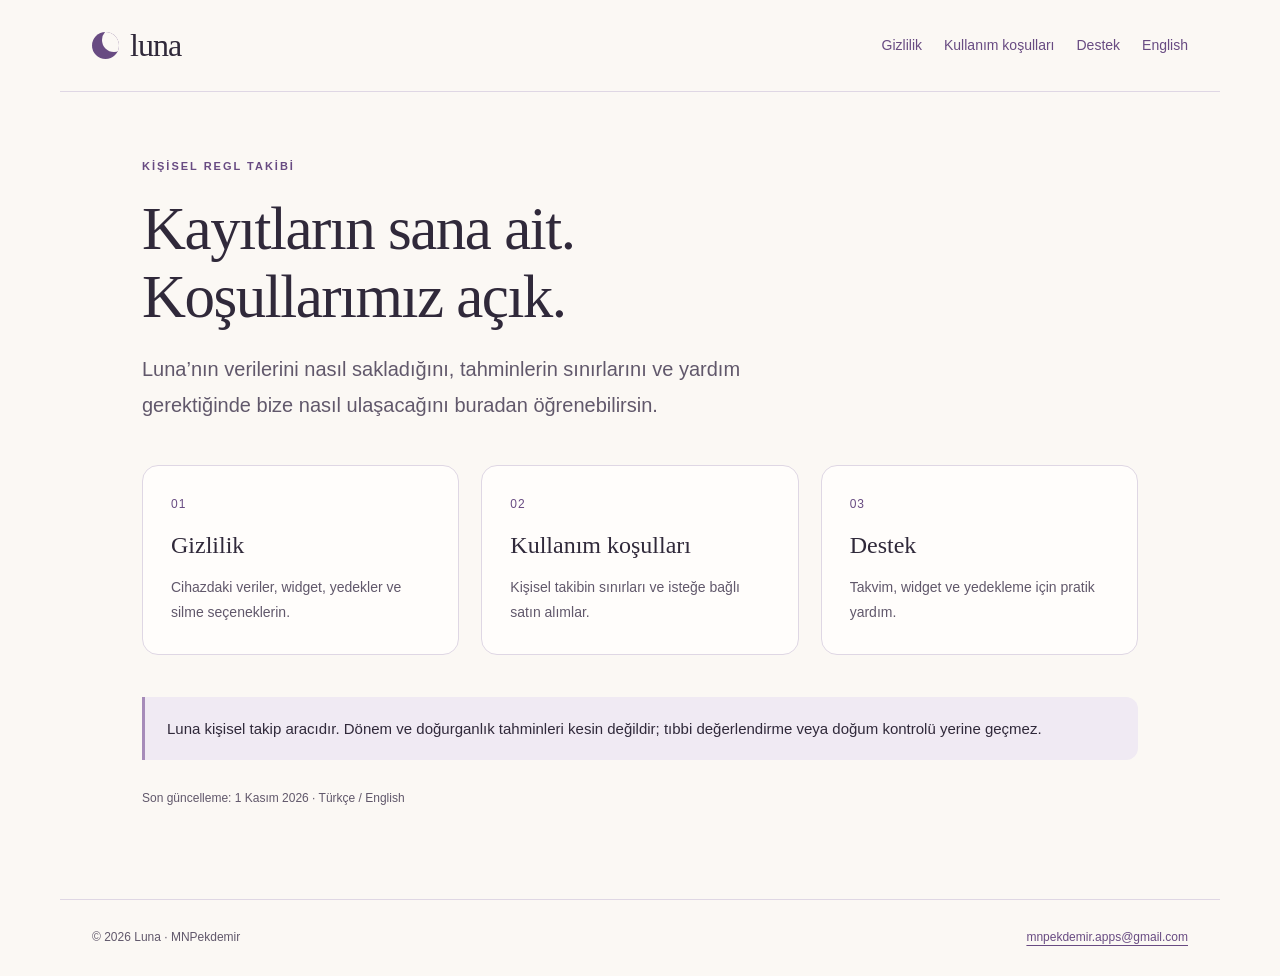
==== index.html @ 56b8587c "Publish Luna privacy, terms and support in Turkish and English" ====
<!doctype html><html lang="tr"><head><meta charset="utf-8"><meta name="viewport" content="width=device-width, initial-scale=1"><title>Luna · Gizlilik, koşullar ve destek</title><meta name="description" content="Luna kişisel regl takibi için gizlilik, kullanım koşulları ve destek."><link rel="canonical" href="https://mnpekdemir.github.io/luna-legal/"><link rel="stylesheet" href="styles.css"></head><body><a class="skip" href="#main">İçeriğe geç</a><header><a class="brand" href="./"><span class="moon" aria-hidden="true"></span>luna</a><nav aria-label="Ana menü"><a href="privacy/">Gizlilik</a><a href="terms/">Kullanım koşulları</a><a href="support/">Destek</a><a href="en/privacy/" lang="en">English</a></nav></header><main class="shell home" id="main"><div class="eyebrow">Kişisel regl takibi</div><h1>Kayıtların sana ait.<br>Koşullarımız açık.</h1><p class="intro">Luna’nın verilerini nasıl sakladığını, tahminlerin sınırlarını ve yardım gerektiğinde bize nasıl ulaşacağını buradan öğrenebilirsin.</p><div class="cards"><a class="tile" href="privacy/"><div class="number">01</div><span>Gizlilik</span><p>Cihazdaki veriler, widget, yedekler ve silme seçeneklerin.</p></a><a class="tile" href="terms/"><div class="number">02</div><span>Kullanım koşulları</span><p>Kişisel takibin sınırları ve isteğe bağlı satın alımlar.</p></a><a class="tile" href="support/"><div class="number">03</div><span>Destek</span><p>Takvim, widget ve yedekleme için pratik yardım.</p></a></div><div class="notice">Luna kişisel takip aracıdır. Dönem ve doğurganlık tahminleri kesin değildir; tıbbi değerlendirme veya doğum kontrolü yerine geçmez.</div><p class="meta">Son güncelleme: 1 Kasım 2026 · Türkçe / English</p></main><footer><p>© 2026 Luna · MNPekdemir</p><a href="mailto:mnpekdemir.apps@gmail.com">mnpekdemir.apps@gmail.com</a></footer></body></html>
---- styles.css ----
:root{color-scheme:light;--paper:#fbf8f4;--ink:#30293a;--muted:#61586b;--purple:#684b82;--line:#dfd7e4;--card:#fffdfb}*{box-sizing:border-box}html{scroll-behavior:smooth;scroll-padding-top:24px}body{margin:0;background:var(--paper);color:var(--ink);font:17px/1.8 -apple-system,BlinkMacSystemFont,"Segoe UI",sans-serif}a{color:var(--purple);text-underline-offset:4px}a:hover{color:#422858}a:focus-visible{outline:3px solid #8863a8;outline-offset:5px;border-radius:3px}.skip{position:absolute;left:20px;top:-100px;background:white;padding:10px}.skip:focus{top:10px}header,footer{max-width:1160px;margin:auto;padding:27px 32px}header{display:flex;align-items:center;justify-content:space-between;gap:24px;border-bottom:1px solid var(--line)}.brand{display:flex;gap:11px;align-items:center;text-decoration:none;color:var(--ink);font:32px Georgia,serif;letter-spacing:-1px}.moon{display:inline-block;width:27px;height:27px;border-radius:50%;background:var(--purple);position:relative;overflow:hidden}.moon:after{content:"";position:absolute;width:24px;height:24px;border-radius:50%;background:var(--paper);left:10px;top:-4px}nav{display:flex;gap:22px;flex-wrap:wrap;font-size:14px}nav a{text-decoration:none}nav a[aria-current=page]{text-decoration:underline;font-weight:650}.shell{max-width:1060px;margin:65px auto 90px;padding:0 32px}.eyebrow{font-size:11px;letter-spacing:2px;text-transform:uppercase;color:var(--purple);font-weight:700}h1{font:clamp(36px,5vw,61px)/1.12 Georgia,serif;letter-spacing:-1.5px;margin:18px 0 20px;overflow-wrap:anywhere}.intro{font-size:20px;color:var(--muted);margin:0 0 20px;max-width:660px}.meta{font-size:12px;color:var(--muted)}.layout{display:grid;grid-template-columns:215px minmax(0,1fr);gap:60px;margin-top:48px}aside{font-size:13px}aside p{font-weight:650;margin-top:0}aside ol{list-style:none;padding:0;margin:0}aside li{margin:0 0 13px}aside a{color:var(--muted);text-decoration:none}article{max-width:700px}article section{margin:0 0 36px}h2{font:25px/1.35 Georgia,serif;margin:0 0 13px}p{margin:0 0 16px}article a,.contact{overflow-wrap:anywhere}.notice{border-left:3px solid #a68bb9;background:#f0eaf3;padding:18px 22px;border-radius:0 12px 12px 0;margin:28px 0;font-size:15px}.cards{display:grid;grid-template-columns:repeat(3,1fr);gap:22px;margin:42px 0}.tile{display:block;border:1px solid var(--line);border-radius:16px;background:var(--card);padding:28px;text-decoration:none;color:var(--ink)}.tile span{display:block;font-size:24px;font-family:Georgia,serif;margin:8px 0}.tile p{font-size:14px;color:var(--muted);margin:0}.tile:hover{border-color:var(--purple)}footer{border-top:1px solid var(--line);color:var(--muted);font-size:12px;display:flex;gap:24px;flex-wrap:wrap;justify-content:space-between}footer p{margin:0}.home{max-width:1060px}.home h1{max-width:700px}.home .intro{max-width:640px}.number{font-size:12px;color:var(--purple);letter-spacing:1px}@media(max-width:760px){header{padding:20px;align-items:flex-start;gap:20px}nav{gap:10px 15px;font-size:12px;justify-content:flex-end;max-width:225px}.brand{font-size:28px}.shell{padding:0 22px;margin:42px auto 55px}.layout{grid-template-columns:1fr;gap:32px;margin-top:30px}aside{border-bottom:1px solid var(--line);padding-bottom:16px}aside ol{display:flex;flex-wrap:wrap;gap:6px 18px}aside li{margin:0}body{font-size:16px;line-height:1.8}.cards{grid-template-columns:1fr;gap:14px}.tile{padding:22px}.intro{font-size:18px}h2{font-size:24px}footer{padding:22px}.meta{max-width:340px}}@media(prefers-reduced-motion:reduce){html{scroll-behavior:auto}}@media print{header nav,aside,.skip{display:none}.shell{margin:20px;padding:0}.layout{display:block}body{background:white;font-size:11pt}h1{font-size:30pt}article{max-width:none}a{color:inherit}section{break-inside:avoid}}
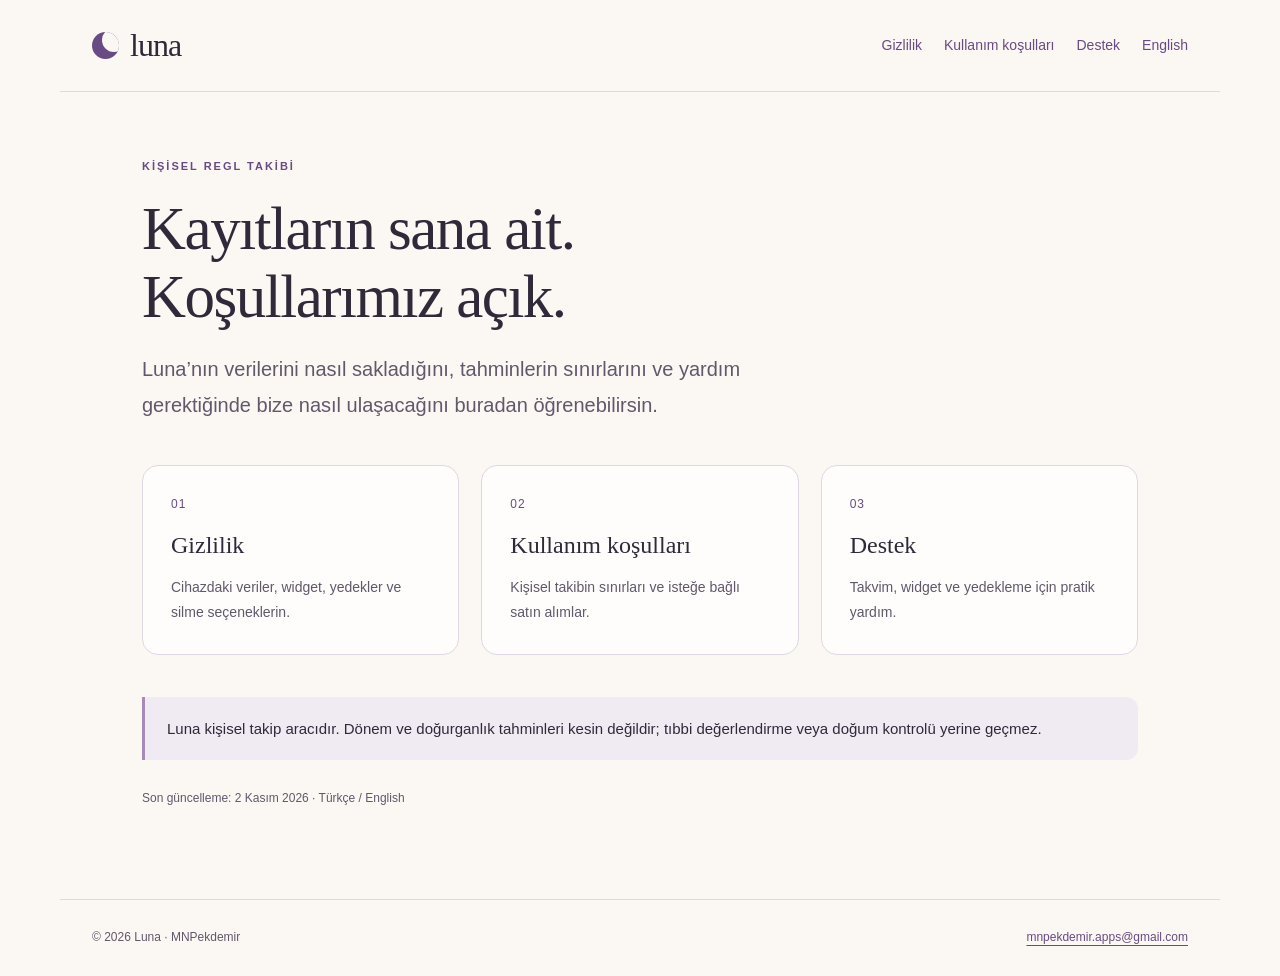
==== commit dea857b6: "Identify Luna developer in published privacy and terms pages" ====
--- a/index.html
+++ b/index.html
@@ -1 +1 @@
-<!doctype html><html lang="tr"><head><meta charset="utf-8"><meta name="viewport" content="width=device-width, initial-scale=1"><title>Luna · Gizlilik, koşullar ve destek</title><meta name="description" content="Luna kişisel regl takibi için gizlilik, kullanım koşulları ve destek."><link rel="canonical" href="https://mnpekdemir.github.io/luna-legal/"><link rel="stylesheet" href="styles.css"></head><body><a class="skip" href="#main">İçeriğe geç</a><header><a class="brand" href="./"><span class="moon" aria-hidden="true"></span>luna</a><nav aria-label="Ana menü"><a href="privacy/">Gizlilik</a><a href="terms/">Kullanım koşulları</a><a href="support/">Destek</a><a href="en/privacy/" lang="en">English</a></nav></header><main class="shell home" id="main"><div class="eyebrow">Kişisel regl takibi</div><h1>Kayıtların sana ait.<br>Koşullarımız açık.</h1><p class="intro">Luna’nın verilerini nasıl sakladığını, tahminlerin sınırlarını ve yardım gerektiğinde bize nasıl ulaşacağını buradan öğrenebilirsin.</p><div class="cards"><a class="tile" href="privacy/"><div class="number">01</div><span>Gizlilik</span><p>Cihazdaki veriler, widget, yedekler ve silme seçeneklerin.</p></a><a class="tile" href="terms/"><div class="number">02</div><span>Kullanım koşulları</span><p>Kişisel takibin sınırları ve isteğe bağlı satın alımlar.</p></a><a class="tile" href="support/"><div class="number">03</div><span>Destek</span><p>Takvim, widget ve yedekleme için pratik yardım.</p></a></div><div class="notice">Luna kişisel takip aracıdır. Dönem ve doğurganlık tahminleri kesin değildir; tıbbi değerlendirme veya doğum kontrolü yerine geçmez.</div><p class="meta">Son güncelleme: 1 Kasım 2026 · Türkçe / English</p></main><footer><p>© 2026 Luna · MNPekdemir</p><a href="mailto:mnpekdemir.apps@gmail.com">mnpekdemir.apps@gmail.com</a></footer></body></html>+<!doctype html><html lang="tr"><head><meta charset="utf-8"><meta name="viewport" content="width=device-width, initial-scale=1"><title>Luna · Gizlilik, koşullar ve destek</title><meta name="description" content="Luna kişisel regl takibi için gizlilik, kullanım koşulları ve destek."><link rel="canonical" href="https://mnpekdemir.github.io/luna-legal/"><link rel="stylesheet" href="styles.css"></head><body><a class="skip" href="#main">İçeriğe geç</a><header><a class="brand" href="./"><span class="moon" aria-hidden="true"></span>luna</a><nav aria-label="Ana menü"><a href="privacy/">Gizlilik</a><a href="terms/">Kullanım koşulları</a><a href="support/">Destek</a><a href="en/privacy/" lang="en">English</a></nav></header><main class="shell home" id="main"><div class="eyebrow">Kişisel regl takibi</div><h1>Kayıtların sana ait.<br>Koşullarımız açık.</h1><p class="intro">Luna’nın verilerini nasıl sakladığını, tahminlerin sınırlarını ve yardım gerektiğinde bize nasıl ulaşacağını buradan öğrenebilirsin.</p><div class="cards"><a class="tile" href="privacy/"><div class="number">01</div><span>Gizlilik</span><p>Cihazdaki veriler, widget, yedekler ve silme seçeneklerin.</p></a><a class="tile" href="terms/"><div class="number">02</div><span>Kullanım koşulları</span><p>Kişisel takibin sınırları ve isteğe bağlı satın alımlar.</p></a><a class="tile" href="support/"><div class="number">03</div><span>Destek</span><p>Takvim, widget ve yedekleme için pratik yardım.</p></a></div><div class="notice">Luna kişisel takip aracıdır. Dönem ve doğurganlık tahminleri kesin değildir; tıbbi değerlendirme veya doğum kontrolü yerine geçmez.</div><p class="meta">Son güncelleme: 2 Kasım 2026 · Türkçe / English</p></main><footer><p>© 2026 Luna · MNPekdemir</p><a href="mailto:mnpekdemir.apps@gmail.com">mnpekdemir.apps@gmail.com</a></footer></body></html>
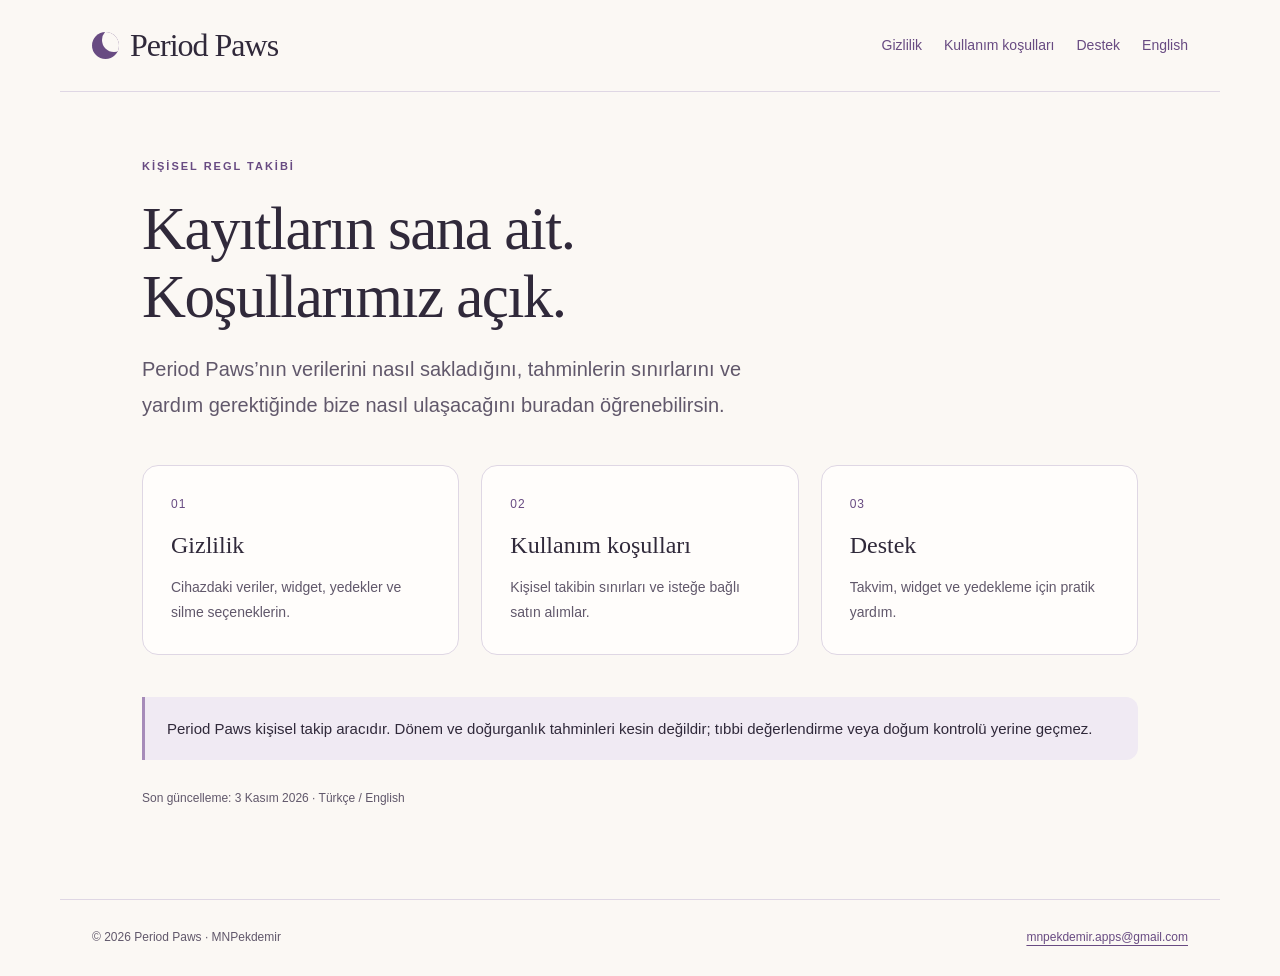
==== commit a3067d68: "Rename to Period Paws and explain separate animal widgets" ====
--- a/index.html
+++ b/index.html
@@ -1 +1 @@
-<!doctype html><html lang="tr"><head><meta charset="utf-8"><meta name="viewport" content="width=device-width, initial-scale=1"><title>Luna · Gizlilik, koşullar ve destek</title><meta name="description" content="Luna kişisel regl takibi için gizlilik, kullanım koşulları ve destek."><link rel="canonical" href="https://mnpekdemir.github.io/luna-legal/"><link rel="stylesheet" href="styles.css"></head><body><a class="skip" href="#main">İçeriğe geç</a><header><a class="brand" href="./"><span class="moon" aria-hidden="true"></span>luna</a><nav aria-label="Ana menü"><a href="privacy/">Gizlilik</a><a href="terms/">Kullanım koşulları</a><a href="support/">Destek</a><a href="en/privacy/" lang="en">English</a></nav></header><main class="shell home" id="main"><div class="eyebrow">Kişisel regl takibi</div><h1>Kayıtların sana ait.<br>Koşullarımız açık.</h1><p class="intro">Luna’nın verilerini nasıl sakladığını, tahminlerin sınırlarını ve yardım gerektiğinde bize nasıl ulaşacağını buradan öğrenebilirsin.</p><div class="cards"><a class="tile" href="privacy/"><div class="number">01</div><span>Gizlilik</span><p>Cihazdaki veriler, widget, yedekler ve silme seçeneklerin.</p></a><a class="tile" href="terms/"><div class="number">02</div><span>Kullanım koşulları</span><p>Kişisel takibin sınırları ve isteğe bağlı satın alımlar.</p></a><a class="tile" href="support/"><div class="number">03</div><span>Destek</span><p>Takvim, widget ve yedekleme için pratik yardım.</p></a></div><div class="notice">Luna kişisel takip aracıdır. Dönem ve doğurganlık tahminleri kesin değildir; tıbbi değerlendirme veya doğum kontrolü yerine geçmez.</div><p class="meta">Son güncelleme: 2 Kasım 2026 · Türkçe / English</p></main><footer><p>© 2026 Luna · MNPekdemir</p><a href="mailto:mnpekdemir.apps@gmail.com">mnpekdemir.apps@gmail.com</a></footer></body></html>+<!doctype html><html lang="tr"><head><meta charset="utf-8"><meta name="viewport" content="width=device-width, initial-scale=1"><title>Period Paws · Gizlilik, koşullar ve destek</title><meta name="description" content="Period Paws kişisel regl takibi için gizlilik, kullanım koşulları ve destek."><link rel="canonical" href="https://mnpekdemir.github.io/luna-legal/"><link rel="stylesheet" href="styles.css"></head><body><a class="skip" href="#main">İçeriğe geç</a><header><a class="brand" href="./"><span class="moon" aria-hidden="true"></span>Period Paws</a><nav aria-label="Ana menü"><a href="privacy/">Gizlilik</a><a href="terms/">Kullanım koşulları</a><a href="support/">Destek</a><a href="en/privacy/" lang="en">English</a></nav></header><main class="shell home" id="main"><div class="eyebrow">Kişisel regl takibi</div><h1>Kayıtların sana ait.<br>Koşullarımız açık.</h1><p class="intro">Period Paws’nın verilerini nasıl sakladığını, tahminlerin sınırlarını ve yardım gerektiğinde bize nasıl ulaşacağını buradan öğrenebilirsin.</p><div class="cards"><a class="tile" href="privacy/"><div class="number">01</div><span>Gizlilik</span><p>Cihazdaki veriler, widget, yedekler ve silme seçeneklerin.</p></a><a class="tile" href="terms/"><div class="number">02</div><span>Kullanım koşulları</span><p>Kişisel takibin sınırları ve isteğe bağlı satın alımlar.</p></a><a class="tile" href="support/"><div class="number">03</div><span>Destek</span><p>Takvim, widget ve yedekleme için pratik yardım.</p></a></div><div class="notice">Period Paws kişisel takip aracıdır. Dönem ve doğurganlık tahminleri kesin değildir; tıbbi değerlendirme veya doğum kontrolü yerine geçmez.</div><p class="meta">Son güncelleme: 3 Kasım 2026 · Türkçe / English</p></main><footer><p>© 2026 Period Paws · MNPekdemir</p><a href="mailto:mnpekdemir.apps@gmail.com">mnpekdemir.apps@gmail.com</a></footer></body></html>
--- a/styles.css
+++ b/styles.css
@@ -1 +1,2 @@
 :root{color-scheme:light;--paper:#fbf8f4;--ink:#30293a;--muted:#61586b;--purple:#684b82;--line:#dfd7e4;--card:#fffdfb}*{box-sizing:border-box}html{scroll-behavior:smooth;scroll-padding-top:24px}body{margin:0;background:var(--paper);color:var(--ink);font:17px/1.8 -apple-system,BlinkMacSystemFont,"Segoe UI",sans-serif}a{color:var(--purple);text-underline-offset:4px}a:hover{color:#422858}a:focus-visible{outline:3px solid #8863a8;outline-offset:5px;border-radius:3px}.skip{position:absolute;left:20px;top:-100px;background:white;padding:10px}.skip:focus{top:10px}header,footer{max-width:1160px;margin:auto;padding:27px 32px}header{display:flex;align-items:center;justify-content:space-between;gap:24px;border-bottom:1px solid var(--line)}.brand{display:flex;gap:11px;align-items:center;text-decoration:none;color:var(--ink);font:32px Georgia,serif;letter-spacing:-1px}.moon{display:inline-block;width:27px;height:27px;border-radius:50%;background:var(--purple);position:relative;overflow:hidden}.moon:after{content:"";position:absolute;width:24px;height:24px;border-radius:50%;background:var(--paper);left:10px;top:-4px}nav{display:flex;gap:22px;flex-wrap:wrap;font-size:14px}nav a{text-decoration:none}nav a[aria-current=page]{text-decoration:underline;font-weight:650}.shell{max-width:1060px;margin:65px auto 90px;padding:0 32px}.eyebrow{font-size:11px;letter-spacing:2px;text-transform:uppercase;color:var(--purple);font-weight:700}h1{font:clamp(36px,5vw,61px)/1.12 Georgia,serif;letter-spacing:-1.5px;margin:18px 0 20px;overflow-wrap:anywhere}.intro{font-size:20px;color:var(--muted);margin:0 0 20px;max-width:660px}.meta{font-size:12px;color:var(--muted)}.layout{display:grid;grid-template-columns:215px minmax(0,1fr);gap:60px;margin-top:48px}aside{font-size:13px}aside p{font-weight:650;margin-top:0}aside ol{list-style:none;padding:0;margin:0}aside li{margin:0 0 13px}aside a{color:var(--muted);text-decoration:none}article{max-width:700px}article section{margin:0 0 36px}h2{font:25px/1.35 Georgia,serif;margin:0 0 13px}p{margin:0 0 16px}article a,.contact{overflow-wrap:anywhere}.notice{border-left:3px solid #a68bb9;background:#f0eaf3;padding:18px 22px;border-radius:0 12px 12px 0;margin:28px 0;font-size:15px}.cards{display:grid;grid-template-columns:repeat(3,1fr);gap:22px;margin:42px 0}.tile{display:block;border:1px solid var(--line);border-radius:16px;background:var(--card);padding:28px;text-decoration:none;color:var(--ink)}.tile span{display:block;font-size:24px;font-family:Georgia,serif;margin:8px 0}.tile p{font-size:14px;color:var(--muted);margin:0}.tile:hover{border-color:var(--purple)}footer{border-top:1px solid var(--line);color:var(--muted);font-size:12px;display:flex;gap:24px;flex-wrap:wrap;justify-content:space-between}footer p{margin:0}.home{max-width:1060px}.home h1{max-width:700px}.home .intro{max-width:640px}.number{font-size:12px;color:var(--purple);letter-spacing:1px}@media(max-width:760px){header{padding:20px;align-items:flex-start;gap:20px}nav{gap:10px 15px;font-size:12px;justify-content:flex-end;max-width:225px}.brand{font-size:28px}.shell{padding:0 22px;margin:42px auto 55px}.layout{grid-template-columns:1fr;gap:32px;margin-top:30px}aside{border-bottom:1px solid var(--line);padding-bottom:16px}aside ol{display:flex;flex-wrap:wrap;gap:6px 18px}aside li{margin:0}body{font-size:16px;line-height:1.8}.cards{grid-template-columns:1fr;gap:14px}.tile{padding:22px}.intro{font-size:18px}h2{font-size:24px}footer{padding:22px}.meta{max-width:340px}}@media(prefers-reduced-motion:reduce){html{scroll-behavior:auto}}@media print{header nav,aside,.skip{display:none}.shell{margin:20px;padding:0}.layout{display:block}body{background:white;font-size:11pt}h1{font-size:30pt}article{max-width:none}a{color:inherit}section{break-inside:avoid}}
+@media(max-width:760px){header{flex-wrap:wrap}header nav{width:100%;max-width:none;justify-content:flex-start}.brand{white-space:nowrap}}
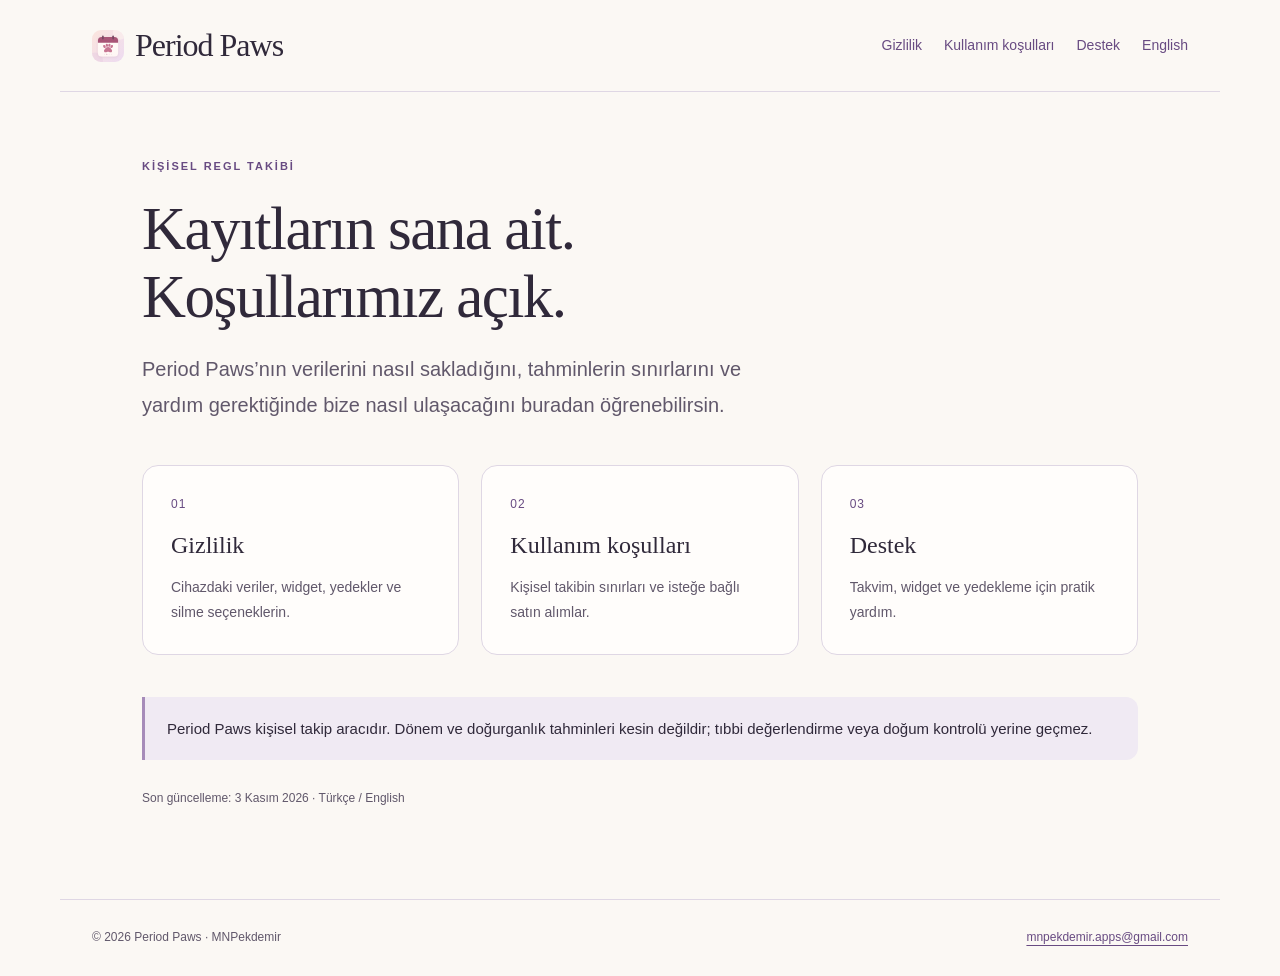
==== commit 77537cf1: "Document multilingual app preferences and refresh Period Paws branding" ====
--- a/index.html
+++ b/index.html
@@ -1 +1 @@
-<!doctype html><html lang="tr"><head><meta charset="utf-8"><meta name="viewport" content="width=device-width, initial-scale=1"><title>Period Paws · Gizlilik, koşullar ve destek</title><meta name="description" content="Period Paws kişisel regl takibi için gizlilik, kullanım koşulları ve destek."><link rel="canonical" href="https://mnpekdemir.github.io/luna-legal/"><link rel="stylesheet" href="styles.css"></head><body><a class="skip" href="#main">İçeriğe geç</a><header><a class="brand" href="./"><span class="moon" aria-hidden="true"></span>Period Paws</a><nav aria-label="Ana menü"><a href="privacy/">Gizlilik</a><a href="terms/">Kullanım koşulları</a><a href="support/">Destek</a><a href="en/privacy/" lang="en">English</a></nav></header><main class="shell home" id="main"><div class="eyebrow">Kişisel regl takibi</div><h1>Kayıtların sana ait.<br>Koşullarımız açık.</h1><p class="intro">Period Paws’nın verilerini nasıl sakladığını, tahminlerin sınırlarını ve yardım gerektiğinde bize nasıl ulaşacağını buradan öğrenebilirsin.</p><div class="cards"><a class="tile" href="privacy/"><div class="number">01</div><span>Gizlilik</span><p>Cihazdaki veriler, widget, yedekler ve silme seçeneklerin.</p></a><a class="tile" href="terms/"><div class="number">02</div><span>Kullanım koşulları</span><p>Kişisel takibin sınırları ve isteğe bağlı satın alımlar.</p></a><a class="tile" href="support/"><div class="number">03</div><span>Destek</span><p>Takvim, widget ve yedekleme için pratik yardım.</p></a></div><div class="notice">Period Paws kişisel takip aracıdır. Dönem ve doğurganlık tahminleri kesin değildir; tıbbi değerlendirme veya doğum kontrolü yerine geçmez.</div><p class="meta">Son güncelleme: 3 Kasım 2026 · Türkçe / English</p></main><footer><p>© 2026 Period Paws · MNPekdemir</p><a href="mailto:mnpekdemir.apps@gmail.com">mnpekdemir.apps@gmail.com</a></footer></body></html>+<!doctype html><html lang="tr"><head><meta charset="utf-8"><meta name="viewport" content="width=device-width, initial-scale=1"><title>Period Paws · Gizlilik, koşullar ve destek</title><meta name="description" content="Period Paws kişisel regl takibi için gizlilik, kullanım koşulları ve destek."><link rel="canonical" href="https://mnpekdemir.github.io/luna-legal/"><link rel="stylesheet" href="styles.css"><link rel="icon" href="icon.svg"></head><body><a class="skip" href="#main">İçeriğe geç</a><header><a class="brand" href="./"><img src="icon.svg" alt="" width="32" height="32">Period Paws</a><nav aria-label="Ana menü"><a href="privacy/">Gizlilik</a><a href="terms/">Kullanım koşulları</a><a href="support/">Destek</a><a href="en/privacy/" lang="en">English</a></nav></header><main class="shell home" id="main"><div class="eyebrow">Kişisel regl takibi</div><h1>Kayıtların sana ait.<br>Koşullarımız açık.</h1><p class="intro">Period Paws’nın verilerini nasıl sakladığını, tahminlerin sınırlarını ve yardım gerektiğinde bize nasıl ulaşacağını buradan öğrenebilirsin.</p><div class="cards"><a class="tile" href="privacy/"><div class="number">01</div><span>Gizlilik</span><p>Cihazdaki veriler, widget, yedekler ve silme seçeneklerin.</p></a><a class="tile" href="terms/"><div class="number">02</div><span>Kullanım koşulları</span><p>Kişisel takibin sınırları ve isteğe bağlı satın alımlar.</p></a><a class="tile" href="support/"><div class="number">03</div><span>Destek</span><p>Takvim, widget ve yedekleme için pratik yardım.</p></a></div><div class="notice">Period Paws kişisel takip aracıdır. Dönem ve doğurganlık tahminleri kesin değildir; tıbbi değerlendirme veya doğum kontrolü yerine geçmez.</div><p class="meta">Son güncelleme: 3 Kasım 2026 · Türkçe / English</p></main><footer><p>© 2026 Period Paws · MNPekdemir</p><a href="mailto:mnpekdemir.apps@gmail.com">mnpekdemir.apps@gmail.com</a></footer></body></html>
--- a/styles.css
+++ b/styles.css
@@ -1,2 +1,4 @@
 :root{color-scheme:light;--paper:#fbf8f4;--ink:#30293a;--muted:#61586b;--purple:#684b82;--line:#dfd7e4;--card:#fffdfb}*{box-sizing:border-box}html{scroll-behavior:smooth;scroll-padding-top:24px}body{margin:0;background:var(--paper);color:var(--ink);font:17px/1.8 -apple-system,BlinkMacSystemFont,"Segoe UI",sans-serif}a{color:var(--purple);text-underline-offset:4px}a:hover{color:#422858}a:focus-visible{outline:3px solid #8863a8;outline-offset:5px;border-radius:3px}.skip{position:absolute;left:20px;top:-100px;background:white;padding:10px}.skip:focus{top:10px}header,footer{max-width:1160px;margin:auto;padding:27px 32px}header{display:flex;align-items:center;justify-content:space-between;gap:24px;border-bottom:1px solid var(--line)}.brand{display:flex;gap:11px;align-items:center;text-decoration:none;color:var(--ink);font:32px Georgia,serif;letter-spacing:-1px}.moon{display:inline-block;width:27px;height:27px;border-radius:50%;background:var(--purple);position:relative;overflow:hidden}.moon:after{content:"";position:absolute;width:24px;height:24px;border-radius:50%;background:var(--paper);left:10px;top:-4px}nav{display:flex;gap:22px;flex-wrap:wrap;font-size:14px}nav a{text-decoration:none}nav a[aria-current=page]{text-decoration:underline;font-weight:650}.shell{max-width:1060px;margin:65px auto 90px;padding:0 32px}.eyebrow{font-size:11px;letter-spacing:2px;text-transform:uppercase;color:var(--purple);font-weight:700}h1{font:clamp(36px,5vw,61px)/1.12 Georgia,serif;letter-spacing:-1.5px;margin:18px 0 20px;overflow-wrap:anywhere}.intro{font-size:20px;color:var(--muted);margin:0 0 20px;max-width:660px}.meta{font-size:12px;color:var(--muted)}.layout{display:grid;grid-template-columns:215px minmax(0,1fr);gap:60px;margin-top:48px}aside{font-size:13px}aside p{font-weight:650;margin-top:0}aside ol{list-style:none;padding:0;margin:0}aside li{margin:0 0 13px}aside a{color:var(--muted);text-decoration:none}article{max-width:700px}article section{margin:0 0 36px}h2{font:25px/1.35 Georgia,serif;margin:0 0 13px}p{margin:0 0 16px}article a,.contact{overflow-wrap:anywhere}.notice{border-left:3px solid #a68bb9;background:#f0eaf3;padding:18px 22px;border-radius:0 12px 12px 0;margin:28px 0;font-size:15px}.cards{display:grid;grid-template-columns:repeat(3,1fr);gap:22px;margin:42px 0}.tile{display:block;border:1px solid var(--line);border-radius:16px;background:var(--card);padding:28px;text-decoration:none;color:var(--ink)}.tile span{display:block;font-size:24px;font-family:Georgia,serif;margin:8px 0}.tile p{font-size:14px;color:var(--muted);margin:0}.tile:hover{border-color:var(--purple)}footer{border-top:1px solid var(--line);color:var(--muted);font-size:12px;display:flex;gap:24px;flex-wrap:wrap;justify-content:space-between}footer p{margin:0}.home{max-width:1060px}.home h1{max-width:700px}.home .intro{max-width:640px}.number{font-size:12px;color:var(--purple);letter-spacing:1px}@media(max-width:760px){header{padding:20px;align-items:flex-start;gap:20px}nav{gap:10px 15px;font-size:12px;justify-content:flex-end;max-width:225px}.brand{font-size:28px}.shell{padding:0 22px;margin:42px auto 55px}.layout{grid-template-columns:1fr;gap:32px;margin-top:30px}aside{border-bottom:1px solid var(--line);padding-bottom:16px}aside ol{display:flex;flex-wrap:wrap;gap:6px 18px}aside li{margin:0}body{font-size:16px;line-height:1.8}.cards{grid-template-columns:1fr;gap:14px}.tile{padding:22px}.intro{font-size:18px}h2{font-size:24px}footer{padding:22px}.meta{max-width:340px}}@media(prefers-reduced-motion:reduce){html{scroll-behavior:auto}}@media print{header nav,aside,.skip{display:none}.shell{margin:20px;padding:0}.layout{display:block}body{background:white;font-size:11pt}h1{font-size:30pt}article{max-width:none}a{color:inherit}section{break-inside:avoid}}
 @media(max-width:760px){header{flex-wrap:wrap}header nav{width:100%;max-width:none;justify-content:flex-start}.brand{white-space:nowrap}}
+
+.brand img{display:block;width:32px;height:32px;border-radius:9px}
